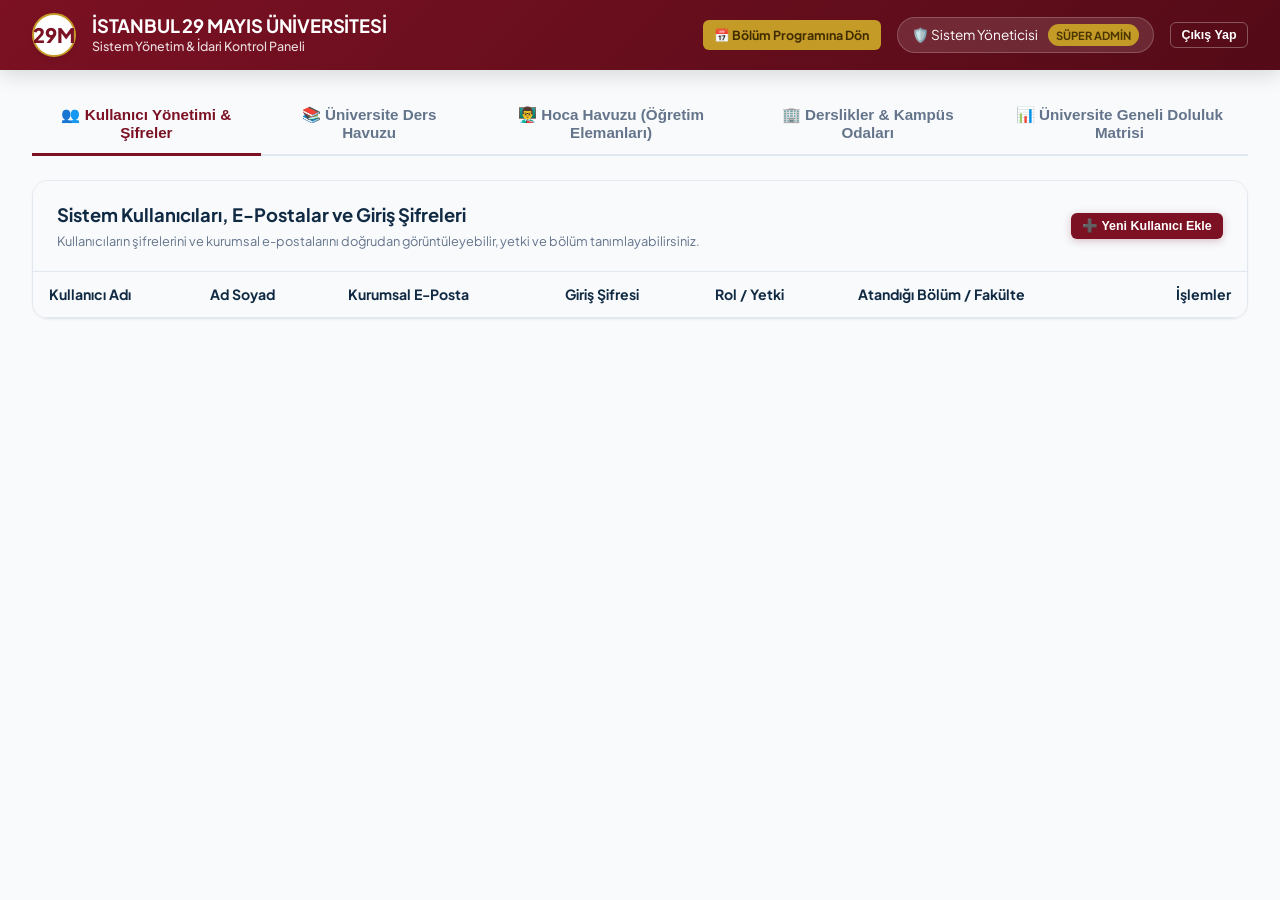
==== admin.html @ 770a7598 "Istanbul 29 Mayis Universitesi Ders, Derslik ve Hoca Esletirme Sistemi" ====
<!DOCTYPE html>
<html lang="tr">
<head>
    <meta charset="UTF-8">
    <meta name="viewport" content="width=device-width, initial-scale=1.0">
    <title>Sistem Yönetici Paneli | İstanbul 29 Mayıs Üniversitesi</title>
    <link rel="stylesheet" href="css/style.css">
    <link rel="stylesheet" href="css/grid.css">
    <style>
        .admin-nav-tabs {
            display: flex;
            align-items: center;
            gap: 0.5rem;
            border-bottom: 2px solid var(--surface-border);
            margin-bottom: 1.5rem;
        }

        .admin-nav-btn {
            border: none;
            background: transparent;
            padding: 0.75rem 1.25rem;
            font-size: 0.95rem;
            font-weight: 700;
            color: var(--text-muted);
            cursor: pointer;
            border-bottom: 3px solid transparent;
            margin-bottom: -2px;
            transition: all 0.2s ease;
            display: flex;
            align-items: center;
            gap: 0.5rem;
        }

        .admin-nav-btn:hover {
            color: var(--navy);
        }

        .admin-nav-btn.active {
            color: var(--primary);
            border-bottom-color: var(--primary);
        }

        .admin-card {
            background: white;
            border-radius: var(--radius-lg);
            border: 1px solid var(--surface-border);
            box-shadow: var(--shadow-sm);
            overflow: hidden;
        }

        .admin-card-header {
            padding: 1.25rem 1.5rem;
            border-bottom: 1px solid var(--surface-border);
            display: flex;
            align-items: center;
            justify-content: space-between;
            background: var(--surface-alt);
        }

        .admin-card-header h3 {
            font-size: 1.15rem;
            font-weight: 700;
            color: var(--navy);
        }

        .data-table {
            width: 100%;
            border-collapse: collapse;
            font-size: 0.88rem;
        }

        .data-table th {
            background: #F8FAFC;
            padding: 0.75rem 1rem;
            text-align: left;
            font-weight: 700;
            color: var(--navy);
            border-bottom: 1px solid var(--surface-border);
        }

        .data-table td {
            padding: 0.85rem 1rem;
            border-bottom: 1px solid var(--surface-border);
            vertical-align: middle;
        }

        .data-table tr:hover {
            background: #F8FAFC;
        }

        .user-role-badge {
            padding: 0.2rem 0.55rem;
            border-radius: 20px;
            font-size: 0.75rem;
            font-weight: 700;
            display: inline-block;
        }

        .badge-admin {
            background: #FEF3C7;
            color: #92400E;
        }

        .badge-coord {
            background: #DBEAFE;
            color: #1E40AF;
        }
    </style>
</head>
<body>

    <!-- Üst Kurumsal Bar -->
    <header class="top-navbar">
        <a href="admin.html" class="nav-brand">
            <div class="nav-logo-icon">29M</div>
            <div class="brand-text">
                <h1>İSTANBUL 29 MAYIS ÜNİVERSİTESİ</h1>
                <span>Sistem Yönetim & İdari Kontrol Paneli</span>
            </div>
        </a>

        <div class="nav-actions">
            <a href="index.html" class="btn btn-gold btn-sm">
                📅 Bölüm Programına Dön
            </a>
            <div class="user-badge">
                <span>🛡️ <span id="adminName">Sistem Yöneticisi</span></span>
                <span class="role-tag">SÜPER ADMİN</span>
            </div>
            <button type="button" class="btn btn-outline btn-sm" onclick="sessionStorage.removeItem('29m_user'); window.location.href='login.html';" style="color:white; border-color:rgba(255,255,255,0.3); background: transparent;">
                Çıkış Yap
            </button>
        </div>
    </header>

    <main class="main-container">
        <!-- Sekmeler -->
        <div class="admin-nav-tabs">
            <button type="button" class="admin-nav-btn active" data-tab="users">
                👥 Kullanıcı Yönetimi & Şifreler
            </button>
            <button type="button" class="admin-nav-btn" data-tab="admin_courses">
                📚 Üniversite Ders Havuzu
            </button>
            <button type="button" class="admin-nav-btn" data-tab="admin_instructors">
                👨‍🏫 Hoca Havuzu (Öğretim Elemanları)
            </button>
            <button type="button" class="admin-nav-btn" data-tab="classrooms">
                🏢 Derslikler & Kampüs Odaları
            </button>
            <button type="button" class="admin-nav-btn" data-tab="occupancy">
                📊 Üniversite Geneli Doluluk Matrisi
            </button>
        </div>

        <!-- SEKME 1: KULLANICILAR -->
        <section class="admin-tab-section" id="tabSection_users">
            <div class="admin-card">
                <div class="admin-card-header">
                    <div>
                        <h3>Sistem Kullanıcıları, E-Postalar ve Giriş Şifreleri</h3>
                        <p style="font-size: 0.8rem; color: var(--text-muted); margin-top: 0.2rem;">Kullanıcıların şifrelerini ve kurumsal e-postalarını doğrudan görüntüleyebilir, yetki ve bölüm tanımlayabilirsiniz.</p>
                    </div>
                    <button type="button" class="btn btn-primary btn-sm" onclick="document.getElementById('addUserModal').classList.add('active');">
                        ➕ Yeni Kullanıcı Ekle
                    </button>
                </div>
                <div style="overflow-x: auto;">
                    <table class="data-table">
                        <thead>
                            <tr>
                                <th>Kullanıcı Adı</th>
                                <th>Ad Soyad</th>
                                <th>Kurumsal E-Posta</th>
                                <th>Giriş Şifresi</th>
                                <th>Rol / Yetki</th>
                                <th>Atandığı Bölüm / Fakülte</th>
                                <th style="text-align: right;">İşlemler</th>
                            </tr>
                        </thead>
                        <tbody id="usersTableBody">
                            <!-- JS ile doldurulacak -->
                        </tbody>
                    </table>
                </div>
            </div>
        </section>

        <!-- SEKME 2: TÜM ÜNİVERSİTE DERS HAVUZU -->
        <section class="admin-tab-section" id="tabSection_admin_courses" style="display: none;">
            <div class="admin-card">
                <div class="admin-card-header" style="flex-wrap: wrap; gap: 1rem;">
                    <div>
                        <h3>Üniversite Geneli Ders Havuzu</h3>
                        <p style="font-size: 0.8rem; color: var(--text-muted); margin-top: 0.2rem;">Tüm fakülte ve bölümlerin derslerini listeleyebilir, yeni ders tanımlayabilir veya düzenleyebilirsiniz.</p>
                    </div>
                    <div style="display: flex; align-items: center; gap: 0.75rem;">
                        <select id="adminCourseDeptFilter" class="form-control" style="width: 220px; padding: 0.4rem 0.6rem;">
                            <option value="">Tüm Bölümler</option>
                        </select>
                        <button type="button" class="btn btn-primary btn-sm" onclick="document.getElementById('addAdminCourseModal').classList.add('active');">
                            ➕ Yeni Ders Ekle
                        </button>
                    </div>
                </div>
                <div style="overflow-x: auto;">
                    <table class="data-table">
                        <thead>
                            <tr>
                                <th>Ders Kodu</th>
                                <th>Ders Adı</th>
                                <th>Bağlı Bölüm</th>
                                <th>Sınıf</th>
                                <th>Haftalık Saat</th>
                                <th style="text-align: right;">İşlemler</th>
                            </tr>
                        </thead>
                        <tbody id="adminCoursesTableBody"></tbody>
                    </table>
                </div>
            </div>
        </section>

        <!-- SEKME 3: TÜM ÜNİVERSİTE HOCA HAVUZU -->
        <section class="admin-tab-section" id="tabSection_admin_instructors" style="display: none;">
            <div class="admin-card">
                <div class="admin-card-header" style="flex-wrap: wrap; gap: 1rem;">
                    <div>
                        <h3>Öğretim Elemanları (Hoca Havuzu)</h3>
                        <p style="font-size: 0.8rem; color: var(--text-muted); margin-top: 0.2rem;">Üniversite kadrosundaki öğretim üyelerini bölüm bazında yönetebilirsiniz.</p>
                    </div>
                    <div style="display: flex; align-items: center; gap: 0.75rem;">
                        <select id="adminInstDeptFilter" class="form-control" style="width: 220px; padding: 0.4rem 0.6rem;">
                            <option value="">Tüm Bölümler</option>
                        </select>
                        <button type="button" class="btn btn-primary btn-sm" onclick="document.getElementById('addAdminInstModal').classList.add('active');">
                            ➕ Yeni Hoca Ekle
                        </button>
                    </div>
                </div>
                <div style="overflow-x: auto;">
                    <table class="data-table">
                        <thead>
                            <tr>
                                <th>Unvan</th>
                                <th>Ad Soyad</th>
                                <th>Bölüm</th>
                                <th>Kurumsal E-Posta</th>
                                <th style="text-align: right;">İşlemler</th>
                            </tr>
                        </thead>
                        <tbody id="adminInstructorsTableBody"></tbody>
                    </table>
                </div>
            </div>
        </section>

        <!-- SEKME 4: DERSLİKLER -->
        <section class="admin-tab-section" id="tabSection_classrooms" style="display: none;">
            <div class="admin-card">
                <div class="admin-card-header">
                    <div>
                        <h3>Kampüs Derslikleri ve Kapasite Yönetimi</h3>
                        <p style="font-size: 0.8rem; color: var(--text-muted); margin-top: 0.2rem;">A, B, C Blok derslikleri, amfiler ve bilgisayar laboratuvarlarının listesi.</p>
                    </div>
                    <button type="button" class="btn btn-primary btn-sm" onclick="document.getElementById('addClassroomModal').classList.add('active');">
                        ➕ Yeni Derslik Ekle
                    </button>
                </div>
                <div style="overflow-x: auto;">
                    <table class="data-table">
                        <thead>
                            <tr>
                                <th>Derslik Kodu</th>
                                <th>Derslik Adı</th>
                                <th>Bina / Blok</th>
                                <th>Tür</th>
                                <th>Kapasite</th>
                                <th>Donanım Özellikleri</th>
                                <th style="text-align: right;">İşlemler</th>
                            </tr>
                        </thead>
                        <tbody id="classroomsTableBody">
                            <!-- JS ile doldurulacak -->
                        </tbody>
                    </table>
                </div>
            </div>
        </section>

        <!-- SEKME 3: TÜM KAMPÜS DOLULUK MATRİSİ -->
        <section class="admin-tab-section" id="tabSection_occupancy" style="display: none;">
            <div class="admin-card">
                <div class="admin-card-header" style="flex-wrap: wrap; gap: 1rem;">
                    <div>
                        <h3>Tüm Üniversite Derslik Doluluk Takvimi</h3>
                        <p style="font-size: 0.8rem; color: var(--text-muted); margin-top: 0.2rem;">Hangi dersliğin hangi gün ve saatte hangi bölüm tarafından kullanıldığını anlık izleyin.</p>
                    </div>
                    <div style="display: flex; align-items: center; gap: 0.75rem;">
                        <select id="matrixDayFilter" class="form-control" style="width: 140px; padding: 0.4rem 0.6rem;">
                            <option value="Pazartesi">Pazartesi</option>
                            <option value="Salı">Salı</option>
                            <option value="Çarşamba">Çarşamba</option>
                            <option value="Perşembe">Perşembe</option>
                            <option value="Cuma">Cuma</option>
                            <option value="Cumartesi">Cumartesi</option>
                        </select>
                        <select id="matrixBuildingFilter" class="form-control" style="width: 140px; padding: 0.4rem 0.6rem;">
                            <option value="">Tüm Binalar</option>
                            <option value="A Blok">A Blok</option>
                            <option value="B Blok">B Blok</option>
                            <option value="C Blok">C Blok</option>
                            <option value="Rektörlük Binası">Rektörlük</option>
                        </select>
                    </div>
                </div>
                <div id="occupancyMatrixContainer" class="grid-wrapper" style="border:none; border-radius:0;">
                    <!-- JS ile render edilecek -->
                </div>
            </div>
        </section>
    </main>

    <!-- MODAL: KULLANICI EKLE -->
    <div class="modal-overlay" id="addUserModal">
        <div class="modal-content">
            <div class="modal-header">
                <h3>👤 Yeni Kullanıcı Oluştur</h3>
                <button type="button" class="modal-close" onclick="document.getElementById('addUserModal').classList.remove('active');">&times;</button>
            </div>
            <form id="addUserForm">
                <div class="modal-body">
                    <div class="form-row">
                        <div class="form-group">
                            <label for="newUsername">Kullanıcı Adı</label>
                            <input type="text" id="newUsername" class="form-control" placeholder="Örn: psyc_baskan" required>
                        </div>
                        <div class="form-group">
                            <label for="newPassword">Şifre</label>
                            <input type="password" id="newPassword" class="form-control" placeholder="Varsayılan: 123456">
                        </div>
                    </div>
                    <div class="form-row">
                        <div class="form-group">
                            <label for="newFullName">Ad Soyad</label>
                            <input type="text" id="newFullName" class="form-control" placeholder="Örn: Prof. Dr. Ahmet Yılmaz" required>
                        </div>
                        <div class="form-group">
                            <label for="newEmail">E-Posta</label>
                            <input type="email" id="newEmail" class="form-control" placeholder="ahmet@29mayis.edu.tr" required>
                        </div>
                    </div>
                    <div class="form-group">
                        <label for="userRole">Rol / Yetki Türü</label>
                        <select id="userRole" class="form-control">
                            <option value="coordinator">Bölüm Koordinatörü (Kendi bölüm sayfasını düzenler)</option>
                            <option value="admin">Süper Yönetici (Tüm yetkiler)</option>
                        </select>
                    </div>
                    <div class="form-group">
                        <label for="userFaculty">Bağlı Olduğu Fakülte</label>
                        <select id="userFaculty" class="form-control">
                            <option value="">-- Fakülte Seçiniz --</option>
                        </select>
                    </div>
                    <div class="form-group">
                        <label for="userDepartment">Bağlı Olduğu Bölüm</label>
                        <select id="userDepartment" class="form-control">
                            <option value="">-- Önce Fakülte Seçiniz --</option>
                        </select>
                    </div>
                </div>
                <div class="modal-footer">
                    <button type="button" class="btn btn-outline" onclick="document.getElementById('addUserModal').classList.remove('active');">İptal</button>
                    <button type="submit" class="btn btn-primary">💾 Kullanıcıyı Kaydet</button>
                </div>
            </form>
        </div>
    </div>

    <!-- MODAL: DERSLİK EKLE -->
    <div class="modal-overlay" id="addClassroomModal">
        <div class="modal-content">
            <div class="modal-header">
                <h3>🏢 Yeni Kampüs Dersliği Ekle</h3>
                <button type="button" class="modal-close" onclick="document.getElementById('addClassroomModal').classList.remove('active');">&times;</button>
            </div>
            <form id="addClassroomForm">
                <div class="modal-body">
                    <div class="form-row">
                        <div class="form-group">
                            <label for="roomCode">Derslik Kodu</label>
                            <input type="text" id="roomCode" class="form-control" placeholder="Örn: B-302" required>
                        </div>
                        <div class="form-group">
                            <label for="roomBuilding">Bina / Blok</label>
                            <select id="roomBuilding" class="form-control" required>
                                <option value="A Blok">A Blok</option>
                                <option value="B Blok">B Blok</option>
                                <option value="C Blok">C Blok</option>
                                <option value="Rektörlük Binası">Rektörlük Binası</option>
                                <option value="Merkezi Derslikler">Merkezi Derslikler</option>
                            </select>
                        </div>
                    </div>
                    <div class="form-group">
                        <label for="roomName">Derslik Tam Adı</label>
                        <input type="text" id="roomName" class="form-control" placeholder="Örn: B Blok 302 Nolu Seminer Salonu" required>
                    </div>
                    <div class="form-row">
                        <div class="form-group">
                            <label for="roomType">Oda Türü</label>
                            <select id="roomType" class="form-control">
                                <option value="standard">Standart Derslik</option>
                                <option value="amfi">Büyük Amfi</option>
                                <option value="lab">Bilgisayar Laboratuvarı</option>
                                <option value="seminar">Seminer / Toplantı Salonu</option>
                            </select>
                        </div>
                        <div class="form-group">
                            <label for="roomCapacity">Kapasite (Kişi)</label>
                            <input type="number" id="roomCapacity" class="form-control" value="50" min="5" max="500">
                        </div>
                    </div>
                    <div class="form-group">
                        <label for="roomFeatures">Donanım ve Ekipman Özellikleri</label>
                        <input type="text" id="roomFeatures" class="form-control" placeholder="Örn: Projeksiyon, Akıllı Tahta, 45 PC, Ses Sistemi">
                    </div>
                </div>
                <div class="modal-footer">
                    <button type="button" class="btn btn-outline" onclick="document.getElementById('addClassroomModal').classList.remove('active');">İptal</button>
                    <button type="submit" class="btn btn-primary">💾 Dersliği Kaydet</button>
                </div>
            </form>
        </div>
    </div>

    <!-- MODAL: DERS EKLE (ADMIN) -->
    <div class="modal-overlay" id="addAdminCourseModal">
        <div class="modal-content">
            <div class="modal-header">
                <h3>📚 Yeni Ders Tanımla (Admin)</h3>
                <button type="button" class="modal-close" onclick="document.getElementById('addAdminCourseModal').classList.remove('active');">&times;</button>
            </div>
            <form id="addAdminCourseForm">
                <div class="modal-body">
                    <div class="form-group">
                        <label for="adminCourseDept">Bağlı Olduğu Bölüm</label>
                        <select id="adminCourseDept" class="form-control" required></select>
                    </div>
                    <div class="form-row">
                        <div class="form-group">
                            <label for="adminCourseCode">Ders Kodu</label>
                            <input type="text" id="adminCourseCode" class="form-control" placeholder="Örn: CENG302" required>
                        </div>
                        <div class="form-group">
                            <label for="adminCourseGrade">Sınıf Seviyesi</label>
                            <select id="adminCourseGrade" class="form-control">
                                <option value="1">1. Sınıf</option>
                                <option value="2">2. Sınıf</option>
                                <option value="3">3. Sınıf</option>
                                <option value="4">4. Sınıf</option>
                            </select>
                        </div>
                    </div>
                    <div class="form-group">
                        <label for="adminCourseName">Ders Adı</label>
                        <input type="text" id="adminCourseName" class="form-control" placeholder="Örn: İşletim Sistemleri" required>
                    </div>
                    <div class="form-group">
                        <label for="adminCourseHours">Haftalık Ders Saati</label>
                        <input type="number" id="adminCourseHours" class="form-control" value="3" min="1" max="10">
                    </div>
                </div>
                <div class="modal-footer">
                    <button type="button" class="btn btn-outline" onclick="document.getElementById('addAdminCourseModal').classList.remove('active');">İptal</button>
                    <button type="submit" class="btn btn-primary">💾 Dersi Kaydet</button>
                </div>
            </form>
        </div>
    </div>

    <!-- MODAL: HOCA EKLE (ADMIN) -->
    <div class="modal-overlay" id="addAdminInstModal">
        <div class="modal-content">
            <div class="modal-header">
                <h3>👨‍🏫 Yeni Öğretim Elemanı Ekle (Admin)</h3>
                <button type="button" class="modal-close" onclick="document.getElementById('addAdminInstModal').classList.remove('active');">&times;</button>
            </div>
            <form id="addAdminInstForm">
                <div class="modal-body">
                    <div class="form-group">
                        <label for="adminInstDept">Bağlı Olduğu Bölüm</label>
                        <select id="adminInstDept" class="form-control" required></select>
                    </div>
                    <div class="form-row">
                        <div class="form-group">
                            <label for="adminInstTitle">Akademik Unvan</label>
                            <select id="adminInstTitle" class="form-control">
                                <option value="Prof. Dr.">Prof. Dr.</option>
                                <option value="Doç. Dr.">Doç. Dr.</option>
                                <option value="Dr. Öğr. Üyesi">Dr. Öğr. Üyesi</option>
                                <option value="Öğr. Gör.">Öğr. Gör.</option>
                                <option value="Arş. Gör.">Arş. Gör.</option>
                            </select>
                        </div>
                        <div class="form-group">
                            <label for="adminInstName">Ad Soyad</label>
                            <input type="text" id="adminInstName" class="form-control" placeholder="Örn: Ayşe Demir" required>
                        </div>
                    </div>
                    <div class="form-group">
                        <label for="adminInstEmail">Kurumsal E-Posta</label>
                        <input type="email" id="adminInstEmail" class="form-control" placeholder="ayse@29mayis.edu.tr" required>
                    </div>
                </div>
                <div class="modal-footer">
                    <button type="button" class="btn btn-outline" onclick="document.getElementById('addAdminInstModal').classList.remove('active');">İptal</button>
                    <button type="submit" class="btn btn-primary">💾 Hocayı Kaydet</button>
                </div>
            </form>
        </div>
    </div>

    <!-- Bildirim Konteyneri -->
    <div id="toastContainer" class="toast-container"></div>

    <script src="js/mock-data.js"></script>
    <script src="js/admin.js"></script>
</body>
</html>
---- css/style.css ----
/* 
 * Istanbul 29 Mayis Universitesi - Kurumsal Tasarim Sistemi
 * Renkler: Bordo (#7B1123), Lacivert (#102A43), Altin (#C59B27)
 */

@import url('https://fonts.googleapis.com/css2?family=Plus+Jakarta+Sans:wght@400;500;600;700;800&family=JetBrains+Mono:wght@400;600&display=swap');

:root {
    --primary: #7B1123;         /* 29 Mayis Bordosu */
    --primary-hover: #630D1B;
    --primary-light: #FDF2F4;
    --primary-glow: rgba(123, 17, 35, 0.25);
    
    --navy: #102A43;            /* Koyu Kurumsal Lacivert */
    --navy-light: #243B53;
    --navy-bg: #0B1D2D;
    
    --gold: #C59B27;            /* Universite Altini */
    --gold-hover: #A7821E;
    --gold-light: #FEF8E7;

    --surface: #FFFFFF;
    --surface-alt: #F8FAFC;
    --surface-border: #E2E8F0;
    --surface-border-strong: #CBD5E1;
    
    --text-main: #0F172A;
    --text-muted: #64748B;
    --text-light: #94A3B8;
    
    --success: #10B981;
    --success-light: #ECFDF5;
    --warning: #F59E0B;
    --warning-light: #FFFBEB;
    --danger: #EF4444;
    --danger-light: #FEF2F2;

    --radius-sm: 6px;
    --radius-md: 10px;
    --radius-lg: 16px;
    --radius-xl: 24px;
    
    --shadow-sm: 0 1px 2px 0 rgba(0, 0, 0, 0.05);
    --shadow-md: 0 4px 6px -1px rgba(0, 0, 0, 0.08), 0 2px 4px -2px rgba(0, 0, 0, 0.05);
    --shadow-lg: 0 10px 25px -3px rgba(15, 23, 42, 0.1), 0 4px 6px -4px rgba(15, 23, 42, 0.05);
    --shadow-xl: 0 20px 35px -5px rgba(123, 17, 35, 0.15);
    
    --font-sans: 'Plus Jakarta Sans', -apple-system, BlinkMacSystemFont, "Segoe UI", Roboto, sans-serif;
    --font-mono: 'JetBrains Mono', monospace;
}

* {
    box-sizing: border-box;
    margin: 0;
    padding: 0;
}

body {
    font-family: var(--font-sans);
    background-color: var(--surface-alt);
    color: var(--text-main);
    line-height: 1.5;
    -webkit-font-smoothing: antialiased;
    min-height: 100vh;
}

/* Header & Top Bar */
.top-navbar {
    background: linear-gradient(135deg, var(--primary) 0%, #540B17 100%);
    color: white;
    padding: 0 2rem;
    height: 70px;
    display: flex;
    align-items: center;
    justify-content: space-between;
    box-shadow: 0 4px 20px rgba(0, 0, 0, 0.15);
    position: sticky;
    top: 0;
    z-index: 100;
}

.nav-brand {
    display: flex;
    align-items: center;
    gap: 1rem;
    text-decoration: none;
    color: white;
}

.nav-logo-icon {
    width: 44px;
    height: 44px;
    background: white;
    border-radius: 50%;
    display: flex;
    align-items: center;
    justify-content: center;
    font-weight: 800;
    color: var(--primary);
    font-size: 1.25rem;
    border: 2px solid var(--gold);
    box-shadow: var(--shadow-md);
}

.brand-text h1 {
    font-size: 1.15rem;
    font-weight: 700;
    letter-spacing: -0.01em;
    line-height: 1.2;
}

.brand-text span {
    font-size: 0.78rem;
    color: rgba(255, 255, 255, 0.85);
    display: block;
    font-weight: 500;
}

.nav-actions {
    display: flex;
    align-items: center;
    gap: 1rem;
}

.user-badge {
    background: rgba(255, 255, 255, 0.12);
    border: 1px solid rgba(255, 255, 255, 0.2);
    padding: 0.4rem 0.9rem;
    border-radius: 30px;
    display: flex;
    align-items: center;
    gap: 0.6rem;
    font-size: 0.85rem;
    backdrop-filter: blur(8px);
}

.user-badge .role-tag {
    background: var(--gold);
    color: #4A3500;
    font-size: 0.7rem;
    font-weight: 700;
    padding: 0.15rem 0.5rem;
    border-radius: 12px;
    text-transform: uppercase;
}

/* Secondary Sub-Header Control Bar */
.control-bar {
    background: white;
    border-bottom: 1px solid var(--surface-border);
    padding: 1rem 2rem;
    display: flex;
    align-items: center;
    justify-content: space-between;
    flex-wrap: wrap;
    gap: 1rem;
}

.dept-info {
    display: flex;
    align-items: center;
    gap: 0.75rem;
}

.faculty-pill {
    background: var(--primary-light);
    color: var(--primary);
    padding: 0.35rem 0.85rem;
    border-radius: var(--radius-sm);
    font-size: 0.82rem;
    font-weight: 600;
    border: 1px solid rgba(123, 17, 35, 0.15);
}

.dept-title {
    font-size: 1.25rem;
    font-weight: 700;
    color: var(--navy);
}

.filter-group {
    display: flex;
    align-items: center;
    gap: 0.5rem;
    background: var(--surface-alt);
    padding: 0.3rem;
    border-radius: var(--radius-md);
    border: 1px solid var(--surface-border);
}

.filter-btn {
    border: none;
    background: transparent;
    padding: 0.4rem 0.85rem;
    font-size: 0.85rem;
    font-weight: 600;
    color: var(--text-muted);
    border-radius: var(--radius-sm);
    cursor: pointer;
    transition: all 0.2s ease;
}

.filter-btn:hover {
    color: var(--text-main);
}

.filter-btn.active {
    background: var(--navy);
    color: white;
    box-shadow: var(--shadow-sm);
}

/* Action Buttons */
.btn {
    display: inline-flex;
    align-items: center;
    justify-content: center;
    gap: 0.5rem;
    padding: 0.55rem 1.1rem;
    font-size: 0.88rem;
    font-weight: 600;
    border-radius: var(--radius-md);
    border: 1px solid transparent;
    cursor: pointer;
    transition: all 0.2s cubic-bezier(0.4, 0, 0.2, 1);
    text-decoration: none;
}

.btn-primary {
    background: var(--primary);
    color: white;
    box-shadow: 0 2px 8px var(--primary-glow);
}

.btn-primary:hover {
    background: var(--primary-hover);
    transform: translateY(-1px);
    box-shadow: 0 4px 12px var(--primary-glow);
}

.btn-navy {
    background: var(--navy);
    color: white;
}

.btn-navy:hover {
    background: var(--navy-light);
}

.btn-gold {
    background: var(--gold);
    color: #3F2C00;
    font-weight: 700;
}

.btn-gold:hover {
    background: var(--gold-hover);
    color: white;
}

.btn-outline {
    background: white;
    color: var(--text-main);
    border-color: var(--surface-border-strong);
}

.btn-outline:hover {
    background: var(--surface-alt);
    border-color: var(--text-muted);
}

.btn-danger {
    background: var(--danger-light);
    color: var(--danger);
    border-color: rgba(239, 68, 68, 0.2);
}

.btn-danger:hover {
    background: var(--danger);
    color: white;
}

.btn-sm {
    padding: 0.3rem 0.65rem;
    font-size: 0.78rem;
    border-radius: var(--radius-sm);
}

/* Page Layout */
.main-container {
    padding: 1.5rem 2rem 3rem 2rem;
    max-width: 1700px;
    margin: 0 auto;
}

/* Instructions / Hint Bar */
.instruction-banner {
    background: linear-gradient(90deg, #FDF2F4 0%, #FFFBEB 100%);
    border: 1px solid rgba(123, 17, 35, 0.15);
    border-left: 5px solid var(--primary);
    border-radius: var(--radius-md);
    padding: 0.85rem 1.25rem;
    margin-bottom: 1.25rem;
    display: flex;
    align-items: center;
    justify-content: space-between;
    gap: 1rem;
    font-size: 0.9rem;
}

.instruction-banner .hint-title {
    font-weight: 700;
    color: var(--primary);
    display: flex;
    align-items: center;
    gap: 0.5rem;
}

.instruction-banner .selection-counter {
    background: var(--primary);
    color: white;
    padding: 0.2rem 0.6rem;
    border-radius: 20px;
    font-size: 0.78rem;
    font-weight: 700;
}

/* Modal Windows */
.modal-overlay {
    position: fixed;
    top: 0;
    left: 0;
    width: 100vw;
    height: 100vh;
    background: rgba(15, 23, 42, 0.65);
    backdrop-filter: blur(4px);
    display: none;
    align-items: center;
    justify-content: center;
    z-index: 1000;
    padding: 1rem;
    animation: fadeIn 0.2s ease-out;
}

.modal-overlay.active {
    display: flex;
}

.modal-content {
    background: white;
    border-radius: var(--radius-lg);
    box-shadow: var(--shadow-xl);
    width: 100%;
    max-width: 580px;
    max-height: 90vh;
    overflow-y: auto;
    display: flex;
    flex-direction: column;
    animation: slideUp 0.25s cubic-bezier(0.16, 1, 0.3, 1);
}

.modal-header {
    padding: 1.25rem 1.5rem;
    border-bottom: 1px solid var(--surface-border);
    display: flex;
    align-items: center;
    justify-content: space-between;
    background: var(--surface-alt);
    border-radius: var(--radius-lg) var(--radius-lg) 0 0;
}

.modal-header h3 {
    font-size: 1.15rem;
    font-weight: 700;
    color: var(--navy);
    display: flex;
    align-items: center;
    gap: 0.5rem;
}

.modal-close {
    background: transparent;
    border: none;
    font-size: 1.4rem;
    color: var(--text-muted);
    cursor: pointer;
    line-height: 1;
    padding: 0.2rem;
    border-radius: var(--radius-sm);
}

.modal-close:hover {
    color: var(--text-main);
    background: var(--surface-border);
}

.modal-body {
    padding: 1.5rem;
    display: flex;
    flex-direction: column;
    gap: 1.15rem;
}

.modal-footer {
    padding: 1rem 1.5rem;
    border-top: 1px solid var(--surface-border);
    display: flex;
    align-items: center;
    justify-content: flex-end;
    gap: 0.75rem;
    background: var(--surface-alt);
    border-radius: 0 0 var(--radius-lg) var(--radius-lg);
}

/* Forms & Inputs */
.form-group {
    display: flex;
    flex-direction: column;
    gap: 0.4rem;
}

.form-group label {
    font-size: 0.85rem;
    font-weight: 600;
    color: var(--text-main);
}

.form-control {
    width: 100%;
    padding: 0.65rem 0.9rem;
    font-size: 0.92rem;
    border: 1.5px solid var(--surface-border);
    border-radius: var(--radius-md);
    background: white;
    color: var(--text-main);
    font-family: inherit;
    transition: all 0.2s ease;
}

.form-control:focus {
    outline: none;
    border-color: var(--primary);
    box-shadow: 0 0 0 3px var(--primary-glow);
}

.form-row {
    display: grid;
    grid-template-columns: 1fr 1fr;
    gap: 1rem;
}

/* Conflict Alert Modal & Box */
.conflict-box {
    background: #FFF1F2;
    border: 1.5px solid #F43F5E;
    border-radius: var(--radius-md);
    padding: 1.15rem;
    display: none;
    flex-direction: column;
    gap: 0.75rem;
    animation: shake 0.4s ease-in-out;
}

.conflict-box.active {
    display: flex;
}

.conflict-header {
    display: flex;
    align-items: center;
    gap: 0.6rem;
    color: #9F1239;
    font-weight: 700;
    font-size: 0.98rem;
}

.conflict-desc {
    font-size: 0.88rem;
    color: #881337;
    line-height: 1.45;
}

.conflict-details {
    background: white;
    border-radius: var(--radius-sm);
    padding: 0.75rem;
    font-size: 0.83rem;
    border: 1px solid rgba(244, 63, 94, 0.2);
}

.free-rooms-suggest {
    background: #F0FDF4;
    border: 1px solid #86EFAC;
    border-radius: var(--radius-md);
    padding: 0.85rem;
    display: none;
    flex-direction: column;
    gap: 0.5rem;
}

.free-rooms-suggest.active {
    display: flex;
}

.free-rooms-suggest h5 {
    font-size: 0.84rem;
    font-weight: 700;
    color: #166534;
}

.free-rooms-pills {
    display: flex;
    flex-wrap: wrap;
    gap: 0.4rem;
}

.room-suggest-pill {
    background: white;
    border: 1px solid #BBF7D0;
    color: #15803D;
    font-weight: 600;
    font-size: 0.78rem;
    padding: 0.25rem 0.6rem;
    border-radius: 20px;
    cursor: pointer;
    transition: all 0.15s ease;
}

.room-suggest-pill:hover {
    background: #DCFCE7;
    border-color: #4ADE80;
}

/* Toast Notifications */
.toast-container {
    position: fixed;
    bottom: 2rem;
    right: 2rem;
    display: flex;
    flex-direction: column;
    gap: 0.75rem;
    z-index: 9999;
}

.toast {
    background: white;
    border-radius: var(--radius-md);
    padding: 0.9rem 1.25rem;
    box-shadow: var(--shadow-xl);
    border-left: 5px solid var(--primary);
    min-width: 320px;
    max-width: 450px;
    display: flex;
    align-items: center;
    justify-content: space-between;
    gap: 1rem;
    font-size: 0.88rem;
    animation: toastSlide 0.3s cubic-bezier(0.16, 1, 0.3, 1);
}

.toast.toast-danger {
    border-left-color: var(--danger);
    background: #FFF5F5;
}

.toast.toast-success {
    border-left-color: var(--success);
    background: #F0FDF4;
}

.toast.toast-warning {
    border-left-color: var(--warning);
    background: #FFFBEB;
}

/* Animations */
@keyframes fadeIn {
    from { opacity: 0; }
    to { opacity: 1; }
}

@keyframes slideUp {
    from { transform: translateY(20px); opacity: 0; }
    to { transform: translateY(0); opacity: 1; }
}

@keyframes toastSlide {
    from { transform: translateX(100%); opacity: 0; }
    to { transform: translateX(0); opacity: 1; }
}

@keyframes shake {
    0%, 100% { transform: translateX(0); }
    20%, 60% { transform: translateX(-6px); }
    40%, 80% { transform: translateX(6px); }
}

/* Responsive */
@media (max-width: 1024px) {
    .control-bar {
        flex-direction: column;
        align-items: flex-start;
    }
    .main-container {
        padding: 1rem;
    }
    .top-navbar {
        padding: 0 1rem;
    }
}
---- css/grid.css ----
/* 
 * Istanbul 29 Mayis Universitesi - Excel Tarzi Program Izgarasi (Grid)
 * Coklu hucre secimi, dikey birlestirme (rowspan), excel secim cercevesi
 */

.grid-wrapper {
    background: white;
    border-radius: var(--radius-lg);
    box-shadow: var(--shadow-md);
    border: 1px solid var(--surface-border);
    overflow: hidden;
    position: relative;
    user-select: none;
}

.table-scroll-container {
    overflow-x: auto;
    max-height: calc(100vh - 250px);
}

.excel-schedule-table {
    width: 100%;
    border-collapse: collapse;
    table-layout: fixed;
    font-size: 0.88rem;
    min-width: 1100px;
}

/* Tablo Basliklari (Gunler) */
.excel-schedule-table th {
    background: #0B1D2D;
    color: white;
    padding: 0.85rem 0.5rem;
    text-align: center;
    font-weight: 700;
    font-size: 0.92rem;
    letter-spacing: 0.02em;
    border: 1px solid #1E3A5F;
    position: sticky;
    top: 0;
    z-index: 20;
}

.excel-schedule-table th.time-col-header {
    width: 130px;
    background: #071520;
    z-index: 25;
    left: 0;
    position: sticky;
}

/* Saat Kolonu */
.time-cell {
    background: #F8FAFC;
    color: var(--navy);
    font-weight: 600;
    padding: 0.6rem 0.5rem;
    text-align: center;
    border: 1px solid var(--surface-border-strong);
    position: sticky;
    left: 0;
    z-index: 10;
    font-size: 0.82rem;
}

.time-cell .time-period {
    font-size: 0.72rem;
    color: var(--text-muted);
    font-weight: 500;
    display: block;
    margin-bottom: 0.15rem;
}

.time-cell .time-range {
    font-family: var(--font-mono);
    font-weight: 700;
    color: var(--navy);
}

/* Standart Hucreler */
.grid-cell {
    border: 1px solid var(--surface-border);
    padding: 0;
    height: 72px;
    vertical-align: top;
    position: relative;
    background: white;
    transition: background-color 0.15s ease;
    cursor: cell; /* Excel stili imlec */
}

.grid-cell:hover:not(.merged-slot) {
    background-color: #F8FAFC;
}

.grid-cell.cell-selecting {
    background-color: rgba(123, 17, 35, 0.12) !important;
    border: 1px dashed var(--primary) !important;
}

.grid-cell.cell-selected {
    background-color: rgba(16, 42, 67, 0.12) !important;
    border: 2px solid var(--navy) !important;
}

/* Excel Tipi Coklu Secim Araligi Vurgusu */
.grid-cell.range-top {
    border-top: 2.5px solid var(--navy) !important;
}

.grid-cell.range-bottom {
    border-bottom: 2.5px solid var(--navy) !important;
}

.grid-cell.range-left {
    border-left: 2.5px solid var(--navy) !important;
}

.grid-cell.range-right {
    border-right: 2.5px solid var(--navy) !important;
}

/* Hucre ici bos iken cikan kucuk arti ikonu */
.empty-cell-hint {
    display: none;
    position: absolute;
    inset: 0;
    align-items: center;
    justify-content: center;
    color: var(--text-light);
    font-size: 1.1rem;
    font-weight: 300;
    pointer-events: none;
}

.grid-cell:hover:not(.merged-slot) .empty-cell-hint {
    display: flex;
}

/* BIRLESTIRILMIS DERS KARTI (Merged Slot) */
.merged-slot {
    padding: 0.35rem;
    cursor: default;
    background: #FAFAFA;
}

.course-card {
    height: 100%;
    width: 100%;
    border-radius: var(--radius-md);
    background: white;
    border-left: 5px solid var(--primary);
    box-shadow: 0 2px 8px rgba(0, 0, 0, 0.06);
    display: flex;
    flex-direction: column;
    justify-content: space-between;
    padding: 0.6rem 0.75rem;
    transition: all 0.2s cubic-bezier(0.4, 0, 0.2, 1);
    position: relative;
    overflow: hidden;
}

.course-card:hover {
    box-shadow: var(--shadow-lg);
    transform: translateY(-2px);
}

.course-card-top {
    display: flex;
    align-items: flex-start;
    justify-content: space-between;
    gap: 0.5rem;
}

.course-code {
    font-size: 0.75rem;
    font-weight: 800;
    color: var(--primary);
    font-family: var(--font-mono);
    letter-spacing: 0.02em;
}

.grade-badge {
    font-size: 0.65rem;
    font-weight: 700;
    background: var(--surface-alt);
    color: var(--navy);
    padding: 0.1rem 0.4rem;
    border-radius: 4px;
    border: 1px solid var(--surface-border);
}

.course-title {
    font-weight: 700;
    font-size: 0.88rem;
    color: var(--navy);
    line-height: 1.3;
    margin: 0.25rem 0;
    display: -webkit-box;
    -webkit-line-clamp: 2;
    -webkit-box-orient: vertical;
    overflow: hidden;
}

.instructor-info {
    font-size: 0.78rem;
    color: var(--text-muted);
    font-weight: 600;
    display: flex;
    align-items: center;
    gap: 0.35rem;
    margin-bottom: 0.35rem;
}

.card-footer-info {
    display: flex;
    align-items: center;
    justify-content: space-between;
    flex-wrap: wrap;
    gap: 0.4rem;
    margin-top: auto;
    padding-top: 0.35rem;
    border-top: 1px dashed var(--surface-border);
}

.room-badge {
    background: #EFF6FF;
    color: #1D4ED8;
    font-size: 0.72rem;
    font-weight: 700;
    padding: 0.2rem 0.55rem;
    border-radius: 12px;
    border: 1px solid #BFDBFE;
    display: inline-flex;
    align-items: center;
    gap: 0.3rem;
}

.time-badge {
    font-size: 0.7rem;
    color: var(--text-muted);
    font-family: var(--font-mono);
    font-weight: 600;
}

/* Kart Uzerindeki Hizli Butonlar */
.card-actions {
    position: absolute;
    top: 0.4rem;
    right: 0.4rem;
    display: none;
    align-items: center;
    gap: 0.25rem;
    background: rgba(255, 255, 255, 0.95);
    padding: 0.15rem;
    border-radius: var(--radius-sm);
    box-shadow: var(--shadow-sm);
}

.course-card:hover .card-actions {
    display: flex;
}

.card-btn {
    border: none;
    background: transparent;
    cursor: pointer;
    padding: 0.25rem;
    font-size: 0.85rem;
    color: var(--text-muted);
    border-radius: 4px;
    display: flex;
    align-items: center;
    justify-content: center;
    transition: all 0.15s ease;
}

.card-btn:hover {
    color: var(--danger);
    background: var(--danger-light);
}

/* Cikis veya Yazdirma Modu */
@media print {
    .top-navbar, .control-bar, .instruction-banner, .btn, .card-actions {
        display: none !important;
    }
    .grid-wrapper {
        border: none;
        box-shadow: none;
    }
    .excel-schedule-table th {
        background: #333 !important;
        color: white !important;
    }
    .grid-cell {
        height: 60px;
    }
}
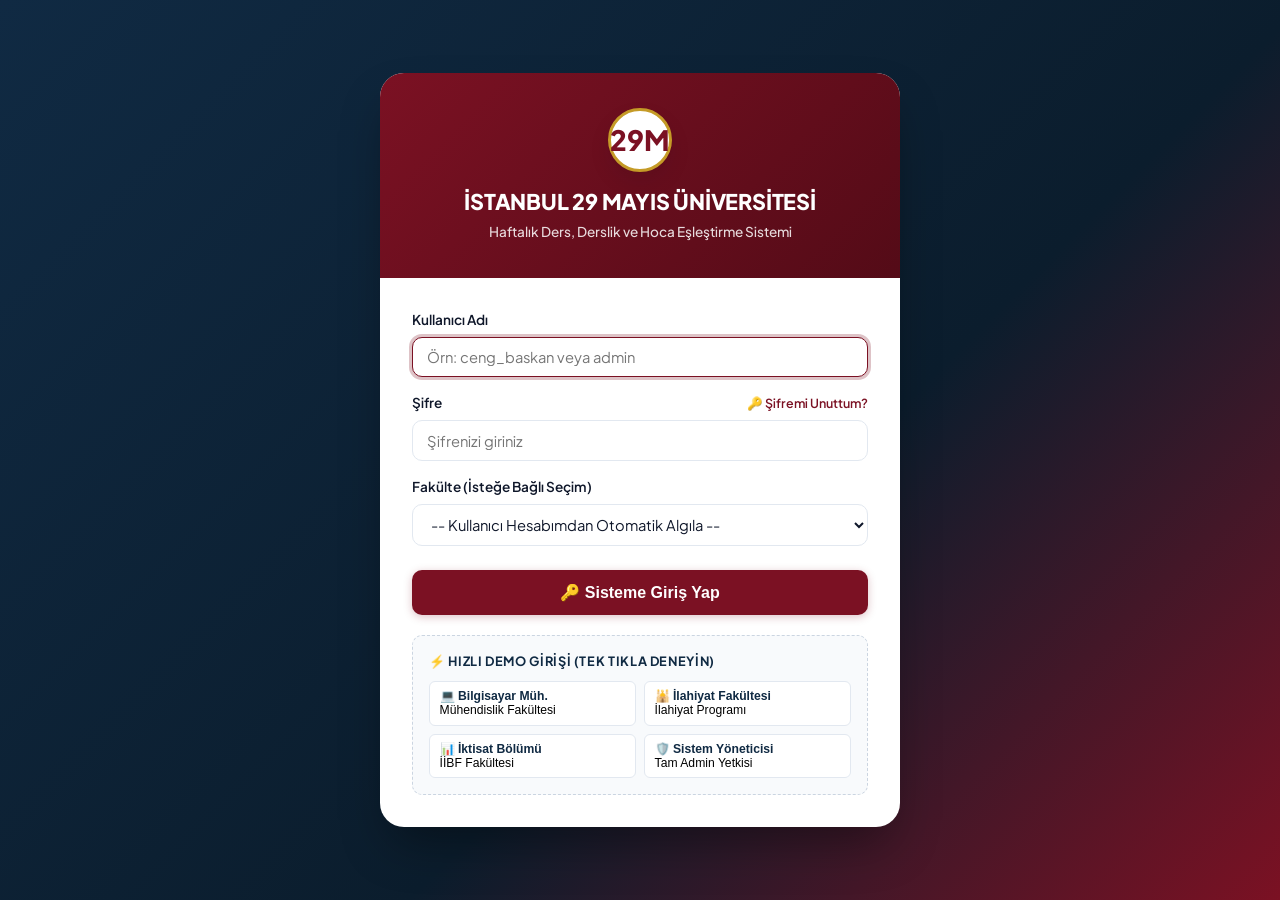
==== commit 595f2716: "Fix occupancy initial rendering, resolve department names, and add cache-busting v2.1" ====
--- a/admin.html
+++ b/admin.html
@@ -4,8 +4,8 @@
     <meta charset="UTF-8">
     <meta name="viewport" content="width=device-width, initial-scale=1.0">
     <title>Sistem Yönetici Paneli | İstanbul 29 Mayıs Üniversitesi</title>
-    <link rel="stylesheet" href="css/style.css">
-    <link rel="stylesheet" href="css/grid.css">
+    <link rel="stylesheet" href="css/style.css?v=20260909_02">
+    <link rel="stylesheet" href="css/grid.css?v=20260909_02">
     <style>
         .admin-nav-tabs {
             display: flex;
@@ -525,7 +525,7 @@
     <!-- Bildirim Konteyneri -->
     <div id="toastContainer" class="toast-container"></div>
 
-    <script src="js/mock-data.js"></script>
-    <script src="js/admin.js"></script>
+    <script src="js/mock-data.js?v=20260909_02"></script>
+    <script src="js/admin.js?v=20260909_02"></script>
 </body>
 </html>
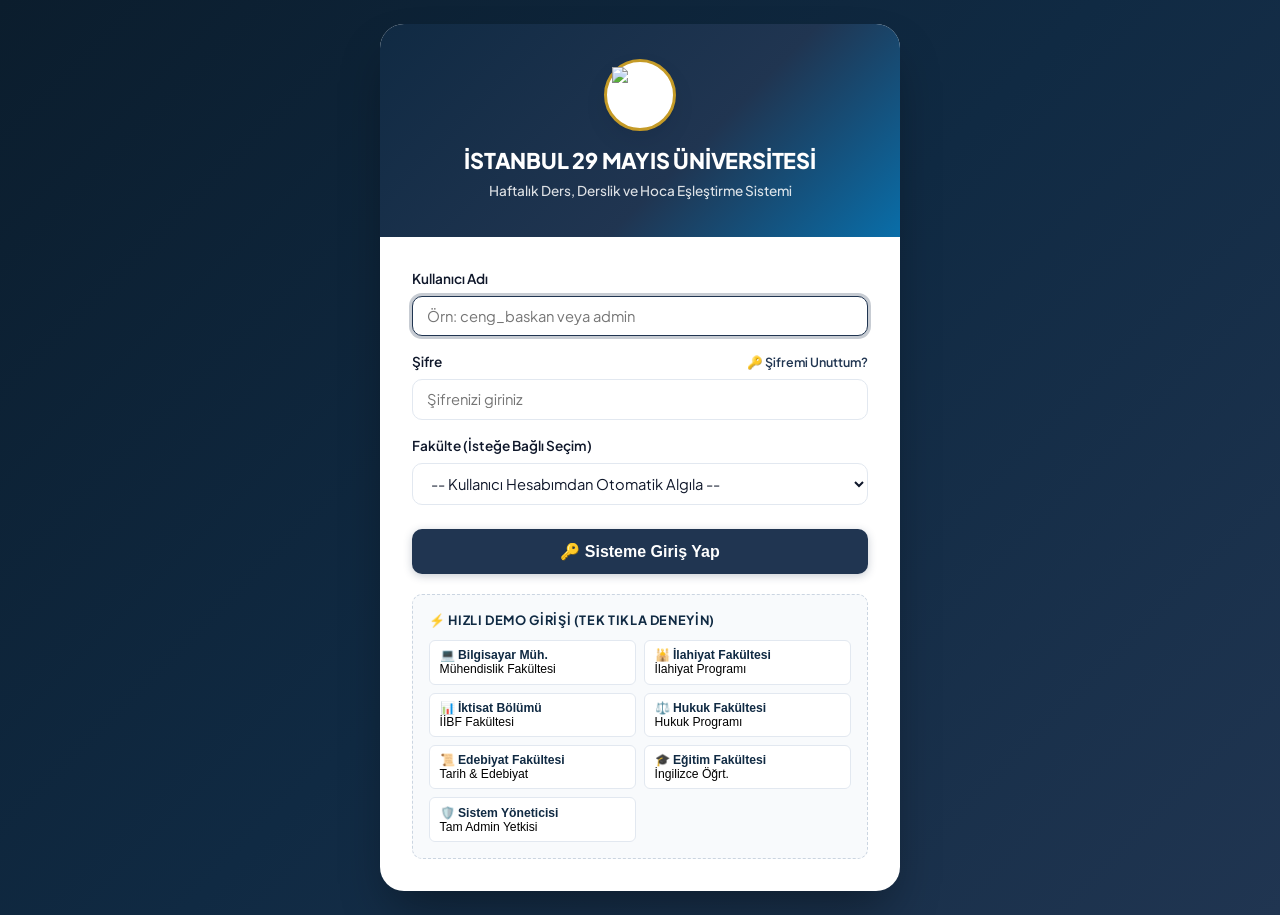
==== commit d62f3bca: "29 Mayis resmi logo, kurumsal renkler, akademik bolum/hoca kadrosu ve admin doluluk matrisi duzeltme" ====
--- a/admin.html
+++ b/admin.html
@@ -4,8 +4,9 @@
     <meta charset="UTF-8">
     <meta name="viewport" content="width=device-width, initial-scale=1.0">
     <title>Sistem Yönetici Paneli | İstanbul 29 Mayıs Üniversitesi</title>
-    <link rel="stylesheet" href="css/style.css?v=20260909_02">
-    <link rel="stylesheet" href="css/grid.css?v=20260909_02">
+    <link rel="icon" type="image/png" href="https://www.29mayis.edu.tr/public/images/favicon-32x32.png">
+    <link rel="stylesheet" href="css/style.css?v=20260909_03">
+    <link rel="stylesheet" href="css/grid.css?v=20260909_03">
     <style>
         .admin-nav-tabs {
             display: flex;
@@ -112,7 +113,7 @@
     <!-- Üst Kurumsal Bar -->
     <header class="top-navbar">
         <a href="admin.html" class="nav-brand">
-            <div class="nav-logo-icon">29M</div>
+            <img src="https://www.29mayis.edu.tr/public/images/logo/logo.png" alt="İstanbul 29 Mayıs Üniversitesi Logo" class="nav-logo-img">
             <div class="brand-text">
                 <h1>İSTANBUL 29 MAYIS ÜNİVERSİTESİ</h1>
                 <span>Sistem Yönetim & İdari Kontrol Paneli</span>
@@ -525,7 +526,7 @@
     <!-- Bildirim Konteyneri -->
     <div id="toastContainer" class="toast-container"></div>
 
-    <script src="js/mock-data.js?v=20260909_02"></script>
-    <script src="js/admin.js?v=20260909_02"></script>
+    <script src="js/mock-data.js?v=20260909_05"></script>
+    <script src="js/admin.js?v=20260909_05"></script>
 </body>
 </html>
--- a/css/style.css
+++ b/css/style.css
@@ -1,21 +1,24 @@
 /* 
  * Istanbul 29 Mayis Universitesi - Kurumsal Tasarim Sistemi
- * Renkler: Bordo (#7B1123), Lacivert (#102A43), Altin (#C59B27)
+ * Renkler: Kurumsal Lacivert (#203551), Üniversite Mavisi (#096ea9), Varak Altın (#C59B27)
  */
 
 @import url('https://fonts.googleapis.com/css2?family=Plus+Jakarta+Sans:wght@400;500;600;700;800&family=JetBrains+Mono:wght@400;600&display=swap');
 
 :root {
-    --primary: #7B1123;         /* 29 Mayis Bordosu */
-    --primary-hover: #630D1B;
-    --primary-light: #FDF2F4;
-    --primary-glow: rgba(123, 17, 35, 0.25);
+    --primary: #203551;         /* 29 Mayıs Resmi Kurumsal Lacivert */
+    --primary-hover: #162539;
+    --primary-light: #EBF3F8;
+    --primary-glow: rgba(32, 53, 81, 0.25);
     
-    --navy: #102A43;            /* Koyu Kurumsal Lacivert */
+    --secondary: #096ea9;       /* 29 Mayıs Canlı Kurumsal Mavi */
+    --secondary-hover: #075685;
+    
+    --navy: #102A43;            /* Koyu Gece Laciverti */
     --navy-light: #243B53;
     --navy-bg: #0B1D2D;
     
-    --gold: #C59B27;            /* Universite Altini */
+    --gold: #C59B27;            /* Üniversite Varak Altını */
     --gold-hover: #A7821E;
     --gold-light: #FEF8E7;
 
@@ -43,7 +46,7 @@
     --shadow-sm: 0 1px 2px 0 rgba(0, 0, 0, 0.05);
     --shadow-md: 0 4px 6px -1px rgba(0, 0, 0, 0.08), 0 2px 4px -2px rgba(0, 0, 0, 0.05);
     --shadow-lg: 0 10px 25px -3px rgba(15, 23, 42, 0.1), 0 4px 6px -4px rgba(15, 23, 42, 0.05);
-    --shadow-xl: 0 20px 35px -5px rgba(123, 17, 35, 0.15);
+    --shadow-xl: 0 20px 35px -5px rgba(32, 53, 81, 0.18);
     
     --font-sans: 'Plus Jakarta Sans', -apple-system, BlinkMacSystemFont, "Segoe UI", Roboto, sans-serif;
     --font-mono: 'JetBrains Mono', monospace;
@@ -66,10 +69,10 @@
 
 /* Header & Top Bar */
 .top-navbar {
-    background: linear-gradient(135deg, var(--primary) 0%, #540B17 100%);
+    background: linear-gradient(135deg, #102A43 0%, #203551 55%, #096ea9 100%);
     color: white;
     padding: 0 2rem;
-    height: 70px;
+    height: 72px;
     display: flex;
     align-items: center;
     justify-content: space-between;
@@ -87,9 +90,21 @@
     color: white;
 }
 
+.nav-logo-img {
+    height: 48px;
+    width: 48px;
+    object-fit: contain;
+    background: white;
+    border-radius: 50%;
+    padding: 3px;
+    border: 2px solid var(--gold);
+    box-shadow: var(--shadow-md);
+    display: inline-block;
+}
+
 .nav-logo-icon {
-    width: 44px;
-    height: 44px;
+    width: 48px;
+    height: 48px;
     background: white;
     border-radius: 50%;
     display: flex;
